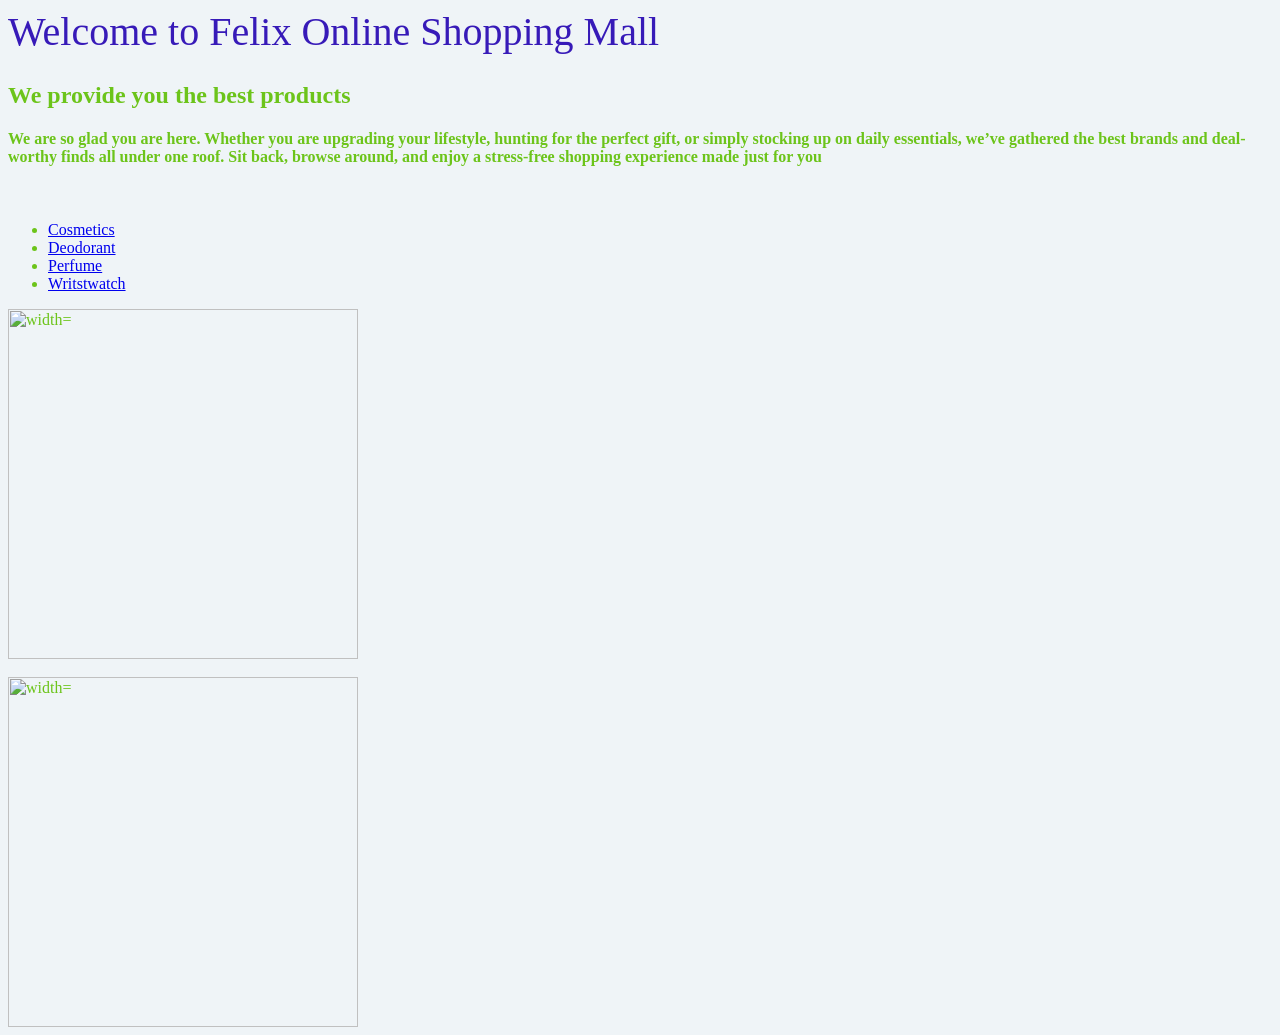
==== index.html @ f6b9fc4f "first commit" ====
<html>
<head>
     <title>Felix Online Shopping Mall</title>
    <link rel="stylesheet" href="style.css">
</head>

<body>
    <h1>Welcome to Felix Online Shopping Mall</h1>
    <h2>We provide you the best products</h2> 
    <h4>We are so glad you are here. Whether you are upgrading your lifestyle, hunting for the perfect gift, or simply stocking up on daily essentials, we’ve gathered the best brands and deal-worthy finds all under one roof. Sit back, browse around, and enjoy a stress-free shopping experience made just for you</h4>
 <br>
     <aside>
           <ul>
                <li><a href="cosmetics.html">Cosmetics</a></li>
                <li><a href="deodorant.html">Deodorant</a></li>
                <li><a href="perfume.html">Perfume</a></li>
                <li><a href="wristwatch.html">Writstwatch</a></li>
            </ul>
     </aside>
    <aside style="display: flex; align-items: flex-start; gap: 50px;">
        <img src="image.html/secondpiconline.webp" alt=" width="350" height="350" img>
    </aside>

<br>
    <aside style="display: flex; align-items: flex-start; gap: 50px;">
        <img src="image.html/onlineshop.webp" alt=" width="350" height="350" img>
    </aside>






  














</body>















</html>
---- style.css ----
body{ background-color: rgb(239, 244, 247);
    color: #6cc41a;
}
h1{color: rgb(55, 26, 184);
    text-align: left;
    font: 40px  impact;
}
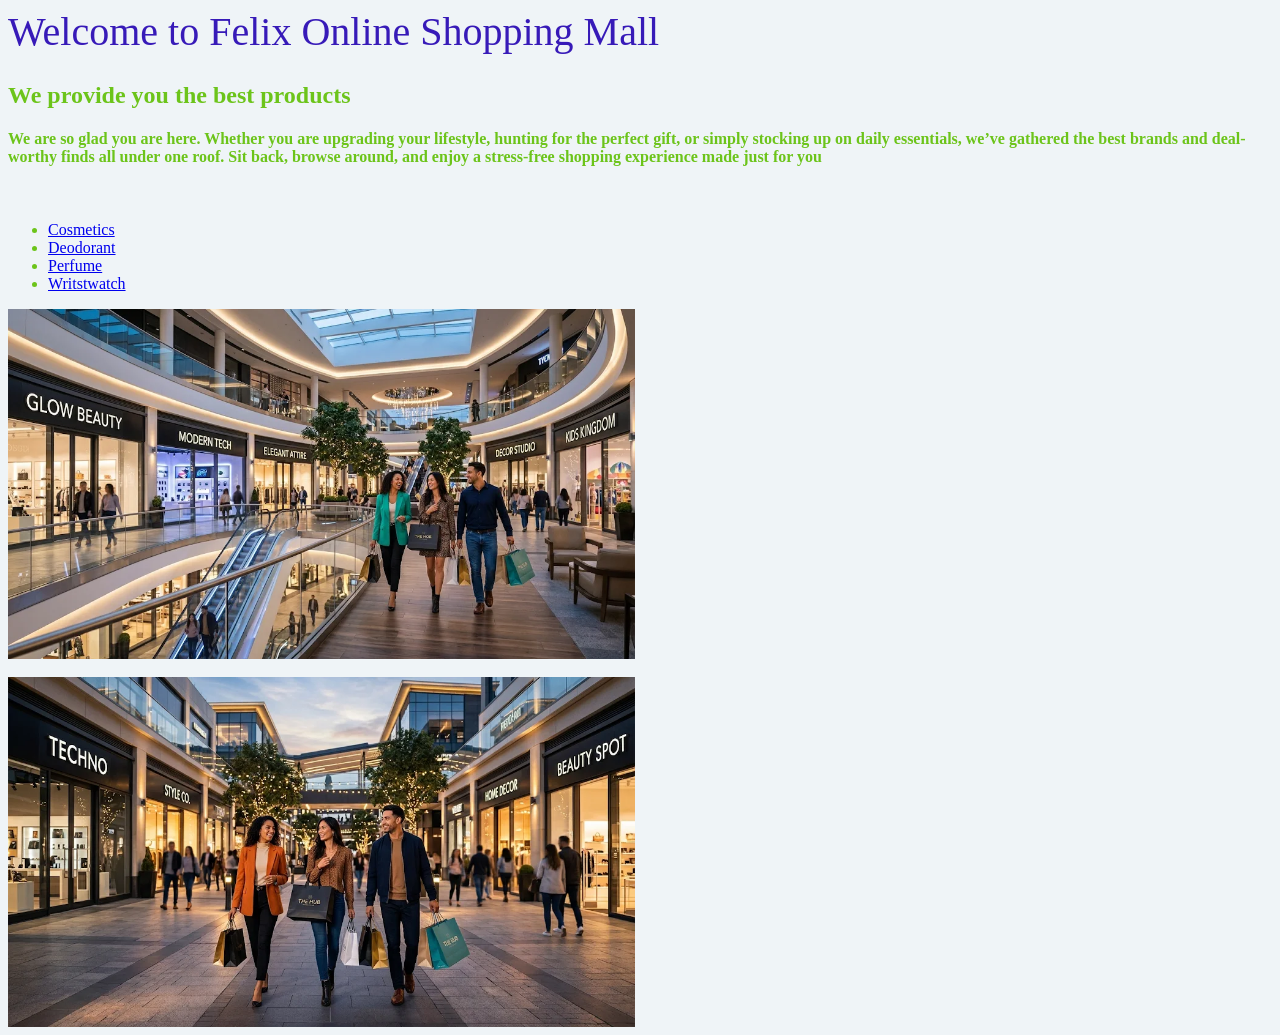
==== commit b07e1b4c: "fix: update image paths in cosmetics and index HTML files" ====
--- a/index.html
+++ b/index.html
@@ -18,12 +18,12 @@
             </ul>
      </aside>
     <aside style="display: flex; align-items: flex-start; gap: 50px;">
-        <img src="image.html/secondpiconline.webp" alt=" width="350" height="350" img>
+        <img src="image/secondpiconline.webp" alt=" width="350" height="350" img>
     </aside>
 
 <br>
     <aside style="display: flex; align-items: flex-start; gap: 50px;">
-        <img src="image.html/onlineshop.webp" alt=" width="350" height="350" img>
+        <img src="image/onlineshop.webp" alt=" width="350" height="350" img>
     </aside>
 
 
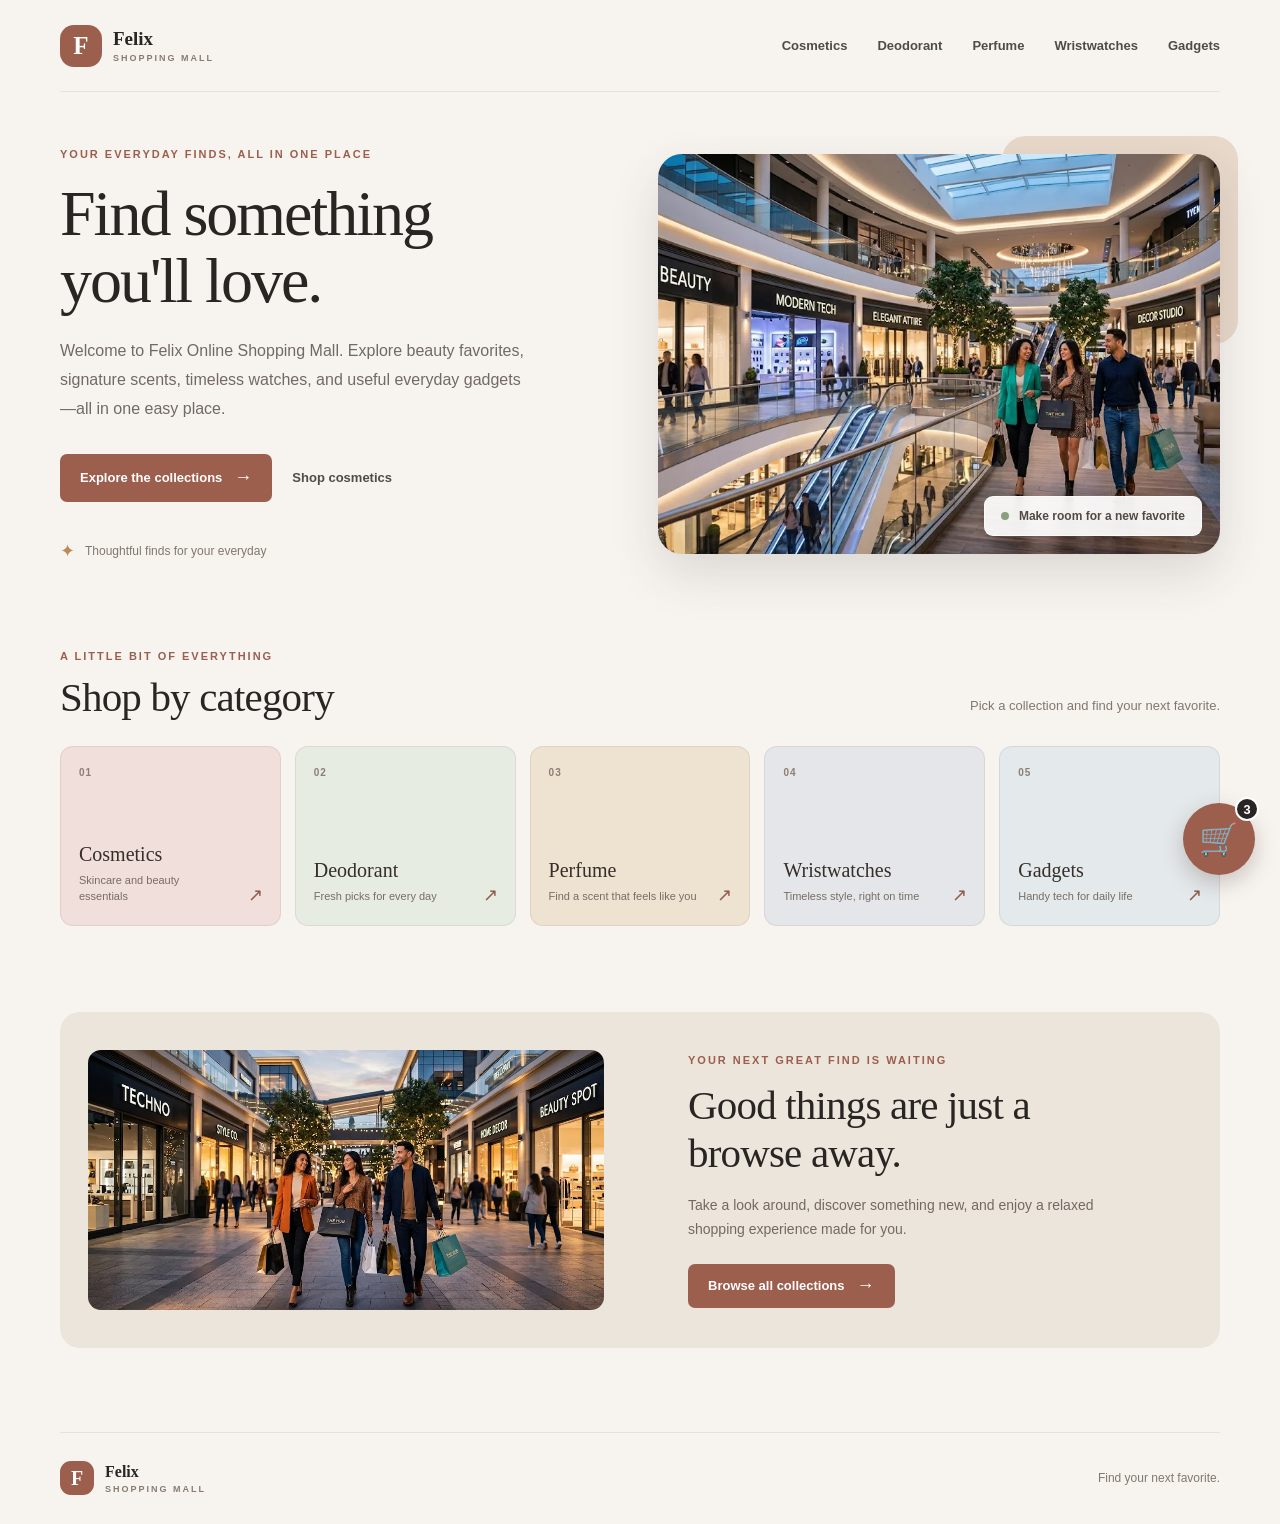
==== commit c2fd6ffc: "Refactor wristwatch.html to integrate cart functionality and update styles - Changed stylesheet link" ====
--- a/index.html
+++ b/index.html
@@ -1,65 +1,114 @@
-<html>
+<!DOCTYPE html>
+<html lang="en">
 <head>
-     <title>Felix Online Shopping Mall</title>
+    <meta charset="UTF-8">
+    <meta name="viewport" content="width=device-width, initial-scale=1">
+    <title>Felix Online Shopping Mall</title>
     <link rel="stylesheet" href="style.css">
 </head>
+<body class="home-page">
+    <header class="home-header">
+        <a class="home-brand" href="index.html" aria-label="Felix Shopping Mall home">
+            <span class="home-brand-mark" aria-hidden="true">F</span>
+            <span class="home-brand-name">Felix<span>SHOPPING MALL</span></span>
+        </a>
+        <nav class="home-nav" aria-label="Shop categories">
+            <a href="cosmetics.html">Cosmetics</a>
+            <a href="deodorant.html">Deodorant</a>
+            <a href="perfume.html">Perfume</a>
+            <a href="wristwatch.html">Wristwatches</a>
+            <a href="gadget.html">Gadgets</a>
+        </nav>
+    </header>
 
-<body>
-    <h1>Welcome to Felix Online Shopping Mall</h1>
-    <h2>We provide you the best products</h2> 
-    <h4>We are so glad you are here. Whether you are upgrading your lifestyle, hunting for the perfect gift, or simply stocking up on daily essentials, we’ve gathered the best brands and deal-worthy finds all under one roof. Sit back, browse around, and enjoy a stress-free shopping experience made just for you</h4>
- <br>
-     <aside>
-           <ul>
-                <li><a href="cosmetics.html">Cosmetics</a></li>
-                <li><a href="deodorant.html">Deodorant</a></li>
-                <li><a href="perfume.html">Perfume</a></li>
-                <li><a href="wristwatch.html">Writstwatch</a></li>
-            </ul>
-     </aside>
-    <aside style="display: flex; align-items: flex-start; gap: 50px;">
-        <img src="image/secondpiconline.webp" alt=" width="350" height="350" img>
-    </aside>
+    <main>
+        <section class="home-hero">
+            <div class="home-hero-copy">
+                <p class="home-eyebrow">YOUR EVERYDAY FINDS, ALL IN ONE PLACE</p>
+                <h1>Find something you'll love.</h1>
+                <p class="home-intro">Welcome to Felix Online Shopping Mall. Explore beauty favorites, signature scents, timeless watches, and useful everyday gadgets—all in one easy place.</p>
+                <div class="home-hero-actions">
+                    <a class="home-primary-link" href="#categories">Explore the collections <span aria-hidden="true">→</span></a>
+                    <a class="home-secondary-link" href="cosmetics.html">Shop cosmetics</a>
+                </div>
+                <div class="home-highlight">
+                    <span class="home-highlight-icon" aria-hidden="true">✦</span>
+                    <span>Thoughtful finds for your everyday</span>
+                </div>
+            </div>
+            <div class="home-hero-visual">
+                <img src="image/secondpiconline.webp" alt="Shoppers exploring a bright modern shopping mall">
+                <div class="home-image-caption">
+                    <span class="home-caption-dot" aria-hidden="true"></span>
+                    <span>Make room for a new favorite</span>
+                </div>
+            </div>
+        </section>
 
-<br>
-    <aside style="display: flex; align-items: flex-start; gap: 50px;">
-        <img src="image/onlineshop.webp" alt=" width="350" height="350" img>
-    </aside>
+        <section class="home-categories" id="categories" aria-labelledby="categories-title">
+            <div class="home-section-heading">
+                <div>
+                    <p class="home-eyebrow">A LITTLE BIT OF EVERYTHING</p>
+                    <h2 id="categories-title">Shop by category</h2>
+                </div>
+                <p>Pick a collection and find your next favorite.</p>
+            </div>
+            <div class="home-category-grid">
+                <a class="home-category-card home-category-beauty" href="cosmetics.html">
+                    <span class="home-category-number">01</span>
+                    <span class="home-category-title">Cosmetics</span>
+                    <span class="home-category-description">Skincare and beauty essentials</span>
+                    <span class="home-category-arrow" aria-hidden="true">↗</span>
+                </a>
+                <a class="home-category-card home-category-fresh" href="deodorant.html">
+                    <span class="home-category-number">02</span>
+                    <span class="home-category-title">Deodorant</span>
+                    <span class="home-category-description">Fresh picks for every day</span>
+                    <span class="home-category-arrow" aria-hidden="true">↗</span>
+                </a>
+                <a class="home-category-card home-category-scent" href="perfume.html">
+                    <span class="home-category-number">03</span>
+                    <span class="home-category-title">Perfume</span>
+                    <span class="home-category-description">Find a scent that feels like you</span>
+                    <span class="home-category-arrow" aria-hidden="true">↗</span>
+                </a>
+                <a class="home-category-card home-category-time" href="wristwatch.html">
+                    <span class="home-category-number">04</span>
+                    <span class="home-category-title">Wristwatches</span>
+                    <span class="home-category-description">Timeless style, right on time</span>
+                    <span class="home-category-arrow" aria-hidden="true">↗</span>
+                </a>
+                <a class="home-category-card home-category-tech" href="gadget.html">
+                    <span class="home-category-number">05</span>
+                    <span class="home-category-title">Gadgets</span>
+                    <span class="home-category-description">Handy tech for daily life</span>
+                    <span class="home-category-arrow" aria-hidden="true">↗</span>
+                </a>
+            </div>
+        </section>
 
+        <section class="home-promo">
+            <img src="image/onlineshop.webp" alt="Friends enjoying a day of shopping together">
+            <div class="home-promo-copy">
+                <p class="home-eyebrow">YOUR NEXT GREAT FIND IS WAITING</p>
+                <h2>Good things are just a browse away.</h2>
+                <p>Take a look around, discover something new, and enjoy a relaxed shopping experience made for you.</p>
+                <a class="home-primary-link" href="#categories">Browse all collections <span aria-hidden="true">→</span></a>
+            </div>
+        </section>
+    </main>
 
+    <footer class="home-footer">
+        <a class="home-brand home-footer-brand" href="index.html">
+            <span class="home-brand-mark" aria-hidden="true">F</span>
+            <span class="home-brand-name">Felix<span>SHOPPING MALL</span></span>
+        </a>
+        <p>Find your next favorite.</p>
+    </footer>
 
-
-
-
-  
-
-
-
-
-
-
-
-
-
-
-
-
-
-
+    <div class="floating-cart" aria-label="Shopping cart">
+        <span class="cart-icon">🛒</span>
+        <span class="cart-count">3</span>
+    </div>
 </body>
-
-
-
-
-
-
-
-
-
-
-
-
-
-
-
-</html>+</html>
--- a/style.css
+++ b/style.css
@@ -1,7 +1,1403 @@
-body{ background-color: rgb(239, 244, 247);
-    color: #6cc41a;
-}
-h1{color: rgb(55, 26, 184);
+body {
+    background-image: url('image/pix.jpg');
+    margin: 0;
+    padding: 20px;
+    font-family: Arial, sans-serif;
+}
+
+h1 {
+    color: rgb(55, 26, 184);
     text-align: left;
-    font: 40px  impact;
+    font: 40px impact;
+}
+
+.cart-button {
+    background-color: aqua;
+    color: rgb(88, 53, 7);
+    padding: 10px 20px;
+    border: none;
+    border-radius: 10px;
+    cursor: pointer;
+}
+
+.floating-cart {
+    position: fixed;
+    right: 25px;
+    bottom: 25px;
+    width: 72px;
+    height: 72px;
+    border: none;
+    border-radius: 50%;
+    background: linear-gradient(135deg, #ff7a18, #ffb347);
+    color: #fff;
+    display: flex;
+    align-items: center;
+    justify-content: center;
+    box-shadow: 0 10px 24px rgba(0, 0, 0, 0.25);
+    cursor: pointer;
+    z-index: 1000;
+}
+
+.cart-icon {
+    font-size: 2rem;
+    line-height: 1;
+}
+
+.cart-count {
+    position: absolute;
+    top: -6px;
+    right: -4px;
+    min-width: 24px;
+    height: 24px;
+    display: flex;
+    align-items: center;
+    justify-content: center;
+    padding: 0 6px;
+    border-radius: 50%;
+    background: #1d4ed8;
+    color: #fff;
+    font-size: 0.8rem;
+    font-weight: bold;
+    border: 2px solid #fff;
+}
+
+.home-page {
+    min-height: 100vh;
+    padding: 0;
+    background: #f7f4f0;
+    color: #2c2927;
+    font-family: Arial, Helvetica, sans-serif;
+}
+
+.home-page *,
+.home-page *::before,
+.home-page *::after {
+    box-sizing: border-box;
+}
+
+.home-header,
+.home-hero,
+.home-categories,
+.home-promo,
+.home-footer {
+    width: min(1160px, calc(100% - 48px));
+    margin-right: auto;
+    margin-left: auto;
+}
+
+.home-header {
+    min-height: 92px;
+    display: flex;
+    align-items: center;
+    justify-content: space-between;
+    gap: 32px;
+    border-bottom: 1px solid #e8e1da;
+}
+
+.home-brand {
+    display: inline-flex;
+    align-items: center;
+    gap: 11px;
+    color: #292523;
+    text-decoration: none;
+}
+
+.home-brand-mark {
+    width: 42px;
+    height: 42px;
+    display: grid;
+    place-items: center;
+    border-radius: 14px;
+    background: #9c5e4d;
+    color: #fff;
+    font-family: Georgia, serif;
+    font-size: 25px;
+    font-weight: bold;
+}
+
+.home-brand-name {
+    display: grid;
+    gap: 3px;
+    font-family: Georgia, serif;
+    font-size: 19px;
+    font-weight: bold;
+}
+
+.home-brand-name span {
+    color: #897a70;
+    font-family: Arial, Helvetica, sans-serif;
+    font-size: 9px;
+    font-weight: bold;
+    letter-spacing: 2px;
+}
+
+.home-nav {
+    display: flex;
+    align-items: center;
+    gap: clamp(14px, 2.4vw, 30px);
+}
+
+.home-nav a {
+    color: #514a45;
+    font-size: 13px;
+    font-weight: bold;
+    text-decoration: none;
+    transition: color 160ms ease;
+}
+
+.home-nav a:hover {
+    color: #9c5e4d;
+}
+
+.home-hero {
+    min-height: 530px;
+    display: grid;
+    grid-template-columns: 0.95fr 1.05fr;
+    align-items: center;
+    gap: clamp(38px, 7vw, 90px);
+    padding-top: 54px;
+    padding-bottom: 70px;
+}
+
+.home-hero-copy {
+    max-width: 500px;
+}
+
+.home-eyebrow {
+    margin: 0 0 17px;
+    color: #9c5e4d;
+    font-size: 11px;
+    font-weight: bold;
+    letter-spacing: 2px;
+    line-height: 1.5;
+}
+
+.home-hero h1 {
+    margin: 0;
+    color: #292523;
+    font-family: Georgia, 'Times New Roman', serif;
+    font-size: clamp(42px, 5vw, 68px);
+    font-weight: normal;
+    letter-spacing: -2px;
+    line-height: 1.06;
+}
+
+.home-intro {
+    max-width: 470px;
+    margin: 22px 0 0;
+    color: #726963;
+    font-size: 16px;
+    line-height: 1.8;
+}
+
+.home-hero-actions {
+    display: flex;
+    align-items: center;
+    flex-wrap: wrap;
+    gap: 20px;
+    margin-top: 30px;
+}
+
+.home-primary-link,
+.home-secondary-link {
+    display: inline-flex;
+    align-items: center;
+    gap: 12px;
+    min-height: 48px;
+    color: #fff;
+    font-size: 13px;
+    font-weight: bold;
+    text-decoration: none;
+}
+
+.home-primary-link {
+    padding: 0 20px;
+    border-radius: 7px;
+    background: #9c5e4d;
+    transition: background 160ms ease, transform 160ms ease;
+}
+
+.home-primary-link:hover {
+    transform: translateY(-2px);
+    background: #814a3c;
+}
+
+.home-primary-link span {
+    font-size: 18px;
+}
+
+.home-secondary-link {
+    min-height: 44px;
+    color: #514a45;
+}
+
+.home-secondary-link:hover {
+    color: #9c5e4d;
+}
+
+.home-highlight {
+    display: flex;
+    align-items: center;
+    gap: 10px;
+    margin-top: 38px;
+    color: #82776e;
+    font-size: 12px;
+}
+
+.home-highlight-icon {
+    color: #bd8a55;
+    font-size: 18px;
+}
+
+.home-hero-visual {
+    position: relative;
+    min-height: 380px;
+}
+
+.home-hero-visual::before {
+    position: absolute;
+    top: -18px;
+    right: -18px;
+    width: 42%;
+    height: 52%;
+    border-radius: 24px;
+    background: #e8d9cb;
+    content: "";
+}
+
+.home-hero-visual img {
+    position: relative;
+    width: 100%;
+    height: 400px;
+    display: block;
+    border-radius: 24px;
+    object-fit: cover;
+    box-shadow: 0 20px 50px rgba(58, 42, 33, 0.14);
+}
+
+.home-image-caption {
+    position: absolute;
+    right: 18px;
+    bottom: 18px;
+    display: flex;
+    align-items: center;
+    gap: 10px;
+    padding: 12px 16px;
+    border: 1px solid rgba(255, 255, 255, 0.65);
+    border-radius: 9px;
+    background: rgba(255, 255, 255, 0.92);
+    color: #514a45;
+    font-size: 12px;
+    font-weight: bold;
+    box-shadow: 0 5px 20px rgba(58, 42, 33, 0.12);
+}
+
+.home-caption-dot {
+    width: 8px;
+    height: 8px;
+    border-radius: 50%;
+    background: #87a17d;
+}
+
+.home-categories {
+    padding-top: 16px;
+    padding-bottom: 86px;
+}
+
+.home-section-heading {
+    display: flex;
+    align-items: flex-end;
+    justify-content: space-between;
+    gap: 24px;
+    margin-bottom: 25px;
+}
+
+.home-section-heading .home-eyebrow {
+    margin-bottom: 9px;
+}
+
+.home-section-heading h2,
+.home-promo h2 {
+    margin: 0;
+    color: #292523;
+    font-family: Georgia, 'Times New Roman', serif;
+    font-size: clamp(30px, 3.2vw, 42px);
+    font-weight: normal;
+    letter-spacing: -0.8px;
+}
+
+.home-section-heading > p {
+    max-width: 270px;
+    margin: 0 0 4px;
+    color: #82776e;
+    font-size: 13px;
+    line-height: 1.6;
+}
+
+.home-category-grid {
+    display: grid;
+    grid-template-columns: repeat(5, minmax(0, 1fr));
+    gap: 14px;
+}
+
+.home-category-card {
+    position: relative;
+    min-height: 180px;
+    display: flex;
+    flex-direction: column;
+    align-items: flex-start;
+    padding: 20px 18px;
+    overflow: hidden;
+    border: 1px solid rgba(117, 91, 73, 0.12);
+    border-radius: 13px;
+    color: #362e29;
+    text-decoration: none;
+    transition: transform 170ms ease, box-shadow 170ms ease;
+}
+
+.home-category-card:hover {
+    transform: translateY(-4px);
+    box-shadow: 0 12px 24px rgba(58, 42, 33, 0.1);
+}
+
+.home-category-beauty {
+    background: #f0dfda;
+}
+
+.home-category-fresh {
+    background: #e7ece3;
+}
+
+.home-category-scent {
+    background: #eee3d1;
+}
+
+.home-category-time {
+    background: #e5e6e9;
+}
+
+.home-category-tech {
+    background: #e4e9eb;
+}
+
+.home-category-number {
+    margin-bottom: auto;
+    color: #8d7e74;
+    font-size: 10px;
+    font-weight: bold;
+    letter-spacing: 1px;
+}
+
+.home-category-title {
+    margin-top: 20px;
+    font-family: Georgia, 'Times New Roman', serif;
+    font-size: 20px;
+}
+
+.home-category-description {
+    max-width: 150px;
+    margin-top: 7px;
+    color: #776d65;
+    font-size: 11px;
+    line-height: 1.45;
+}
+
+.home-category-arrow {
+    position: absolute;
+    right: 17px;
+    bottom: 19px;
+    color: #8e5c4c;
+    font-size: 18px;
+}
+
+.home-promo {
+    min-height: 300px;
+    display: grid;
+    grid-template-columns: 1fr 1fr;
+    align-items: center;
+    gap: clamp(28px, 6vw, 72px);
+    margin-bottom: 84px;
+    padding: 28px;
+    border-radius: 20px;
+    background: #ece5dc;
+}
+
+.home-promo img {
+    width: 100%;
+    height: 260px;
+    display: block;
+    border-radius: 13px;
+    object-fit: cover;
+}
+
+.home-promo-copy {
+    max-width: 430px;
+    padding: 12px;
+}
+
+.home-promo .home-eyebrow {
+    margin-bottom: 12px;
+}
+
+.home-promo-copy > p:not(.home-eyebrow) {
+    margin: 16px 0 22px;
+    color: #726963;
+    font-size: 14px;
+    line-height: 1.75;
+}
+
+.home-promo .home-primary-link {
+    min-height: 44px;
+}
+
+.home-footer {
+    min-height: 92px;
+    display: flex;
+    align-items: center;
+    justify-content: space-between;
+    gap: 20px;
+    border-top: 1px solid #e8e1da;
+}
+
+.home-footer-brand .home-brand-mark {
+    width: 34px;
+    height: 34px;
+    border-radius: 11px;
+    font-size: 20px;
+}
+
+.home-footer-brand .home-brand-name {
+    font-size: 16px;
+}
+
+.home-footer > p {
+    color: #82776e;
+    font-size: 12px;
+}
+
+.home-page .floating-cart {
+    border: 0;
+    background: #9c5e4d;
+    box-shadow: 0 8px 22px rgba(72, 43, 35, 0.25);
+}
+
+.home-page .cart-count {
+    background: #292523;
+}
+
+.home-page a:focus-visible {
+    outline: 3px solid #bd8a55;
+    outline-offset: 4px;
+}
+
+@media (max-width: 900px) {
+    .home-header {
+        align-items: flex-start;
+        flex-direction: column;
+        justify-content: center;
+        gap: 15px;
+        padding-top: 18px;
+        padding-bottom: 18px;
+    }
+
+    .home-nav {
+        width: 100%;
+        justify-content: space-between;
+        flex-wrap: wrap;
+        gap: 12px 18px;
+    }
+
+    .home-hero {
+        min-height: 0;
+        grid-template-columns: 1fr 1fr;
+        gap: 32px;
+        padding-top: 50px;
+        padding-bottom: 62px;
+    }
+
+    .home-hero-visual,
+    .home-hero-visual img {
+        min-height: 300px;
+        height: 330px;
+    }
+
+    .home-category-grid {
+        grid-template-columns: repeat(3, minmax(0, 1fr));
+    }
+}
+
+@media (max-width: 600px) {
+    .home-header,
+    .home-hero,
+    .home-categories,
+    .home-promo,
+    .home-footer {
+        width: min(100% - 32px, 480px);
+    }
+
+    .home-header {
+        min-height: 0;
+        padding-top: 16px;
+        padding-bottom: 16px;
+    }
+
+    .home-nav {
+        justify-content: flex-start;
+        gap: 10px 18px;
+    }
+
+    .home-nav a {
+        font-size: 12px;
+    }
+
+    .home-hero {
+        grid-template-columns: 1fr;
+        gap: 28px;
+        padding-top: 42px;
+        padding-bottom: 55px;
+    }
+
+    .home-hero h1 {
+        font-size: 46px;
+    }
+
+    .home-intro {
+        font-size: 14px;
+    }
+
+    .home-highlight {
+        margin-top: 25px;
+    }
+
+    .home-hero-visual,
+    .home-hero-visual img {
+        min-height: 240px;
+        height: 270px;
+    }
+
+    .home-image-caption {
+        right: 10px;
+        bottom: 10px;
+        padding: 10px 12px;
+        font-size: 11px;
+    }
+
+    .home-section-heading {
+        align-items: flex-start;
+        flex-direction: column;
+        gap: 8px;
+    }
+
+    .home-category-grid {
+        grid-template-columns: repeat(2, minmax(0, 1fr));
+        gap: 10px;
+    }
+
+    .home-category-card {
+        min-height: 165px;
+        padding: 16px 14px;
+    }
+
+    .home-category-title {
+        font-size: 18px;
+    }
+
+    .home-promo {
+        grid-template-columns: 1fr;
+        gap: 20px;
+        margin-bottom: 55px;
+        padding: 16px;
+    }
+
+    .home-promo img {
+        height: 220px;
+    }
+
+    .home-promo-copy {
+        padding: 4px;
+    }
+
+    .home-footer {
+        min-height: 78px;
+    }
+}
+
+.cosmetics-page {
+    min-height: 100vh;
+    padding: 0;
+    background: #f7f4f0;
+    color: #2c2927;
+    font-family: Arial, Helvetica, sans-serif;
+}
+
+.cosmetics-page *,
+.cosmetics-page *::before,
+.cosmetics-page *::after {
+    box-sizing: border-box;
+}
+
+.cosmetics-header,
+.cosmetics-main,
+.cosmetics-footer {
+    width: min(1120px, calc(100% - 48px));
+    margin-right: auto;
+    margin-left: auto;
+}
+
+.cosmetics-header {
+    min-height: 78px;
+    display: flex;
+    align-items: center;
+    justify-content: space-between;
+    border-bottom: 1px solid #e8e1da;
+}
+
+.cosmetics-back-link {
+    display: inline-flex;
+    align-items: center;
+    gap: 9px;
+    color: #625850;
+    font-size: 13px;
+    font-weight: bold;
+    text-decoration: none;
+}
+
+.cosmetics-back-link:hover,
+.cosmetics-footer a:hover {
+    color: #9c5e4d;
+}
+
+.cosmetics-back-link span {
+    font-size: 18px;
+}
+
+.cosmetics-brand {
+    display: flex;
+    align-items: center;
+    gap: 9px;
+    color: #292523;
+    font-family: Georgia, 'Times New Roman', serif;
+    font-size: 18px;
+    font-weight: bold;
+    text-decoration: none;
+}
+
+.cosmetics-brand span {
+    color: #897a70;
+    font-family: Arial, Helvetica, sans-serif;
+    font-size: 9px;
+    letter-spacing: 1.5px;
+}
+
+.cosmetics-hero {
+    min-height: 360px;
+    display: grid;
+    grid-template-columns: 1fr 0.8fr;
+    align-items: center;
+    gap: clamp(32px, 7vw, 88px);
+    padding-top: 54px;
+    padding-bottom: 62px;
+}
+
+.cosmetics-hero-copy {
+    max-width: 560px;
+}
+
+.cosmetics-eyebrow {
+    margin: 0 0 12px;
+    color: #9c5e4d;
+    font-size: 10px;
+    font-weight: bold;
+    letter-spacing: 2px;
+}
+
+.cosmetics-hero h1 {
+    margin: 0;
+    color: #292523;
+    font-family: Georgia, 'Times New Roman', serif;
+    font-size: clamp(42px, 5vw, 62px);
+    font-weight: normal;
+    letter-spacing: -1.7px;
+    line-height: 1.08;
+}
+
+.cosmetics-hero-copy > p:not(.cosmetics-eyebrow) {
+    max-width: 500px;
+    margin: 18px 0 22px;
+    color: #726963;
+    font-size: 14px;
+    line-height: 1.8;
+}
+
+.cosmetics-hero-link {
+    display: inline-flex;
+    align-items: center;
+    gap: 12px;
+    min-height: 44px;
+    padding: 0 17px;
+    border-radius: 7px;
+    background: #9c5e4d;
+    color: #fff;
+    font-size: 12px;
+    font-weight: bold;
+    text-decoration: none;
+}
+
+.cosmetics-hero-link:hover {
+    background: #814a3c;
+}
+
+.cosmetics-hero-link span {
+    font-size: 17px;
+}
+
+.cosmetics-hero-image {
+    position: relative;
+    min-height: 255px;
+}
+
+.cosmetics-hero-image::before {
+    position: absolute;
+    inset: -12px -12px 28px 35px;
+    border-radius: 20px;
+    background: #e8d9cb;
+    content: "";
+}
+
+.cosmetics-hero-image img {
+    position: relative;
+    width: 100%;
+    height: 255px;
+    display: block;
+    border-radius: 18px;
+    object-fit: cover;
+    box-shadow: 0 16px 38px rgba(58, 42, 33, 0.12);
+}
+
+.cosmetics-hero-image > span {
+    position: absolute;
+    right: 12px;
+    bottom: 12px;
+    padding: 10px 12px;
+    border-radius: 7px;
+    background: rgba(255, 255, 255, 0.93);
+    color: #514a45;
+    font-size: 11px;
+    font-weight: bold;
+}
+
+.cosmetics-products {
+    padding-bottom: 76px;
+}
+
+.cosmetics-section-heading {
+    display: flex;
+    align-items: flex-end;
+    justify-content: space-between;
+    gap: 20px;
+    margin-bottom: 24px;
+}
+
+.cosmetics-section-heading .cosmetics-eyebrow {
+    margin-bottom: 8px;
+}
+
+.cosmetics-section-heading h2 {
+    margin: 0;
+    color: #292523;
+    font-family: Georgia, 'Times New Roman', serif;
+    font-size: clamp(28px, 3vw, 38px);
+    font-weight: normal;
+}
+
+.cosmetics-section-heading > p {
+    max-width: 260px;
+    margin: 0 0 3px;
+    color: #82776e;
+    font-size: 12px;
+    line-height: 1.6;
+}
+
+.cosmetics-grid {
+    display: grid;
+    grid-template-columns: repeat(3, minmax(0, 1fr));
+    gap: 18px;
+}
+
+.cosmetics-product-card {
+    min-width: 0;
+    overflow: hidden;
+    border: 1px solid #eee8e2;
+    border-radius: 13px;
+    background: #fffdfb;
+    box-shadow: 0 5px 16px rgba(58, 42, 33, 0.05);
+    transition: transform 170ms ease, box-shadow 170ms ease;
+}
+
+.cosmetics-product-card:hover {
+    transform: translateY(-4px);
+    box-shadow: 0 13px 26px rgba(58, 42, 33, 0.11);
+}
+
+.cosmetics-product-image {
+    width: 100%;
+    height: 220px;
+    display: block;
+    padding: 12px;
+    background: #f1ece6;
+    object-fit: contain;
+}
+
+.cosmetics-product-info {
+    padding: 16px 17px 18px;
+}
+
+.cosmetics-product-info h3 {
+    min-height: 46px;
+    margin: 0;
+    color: #342d29;
+    font-family: Georgia, 'Times New Roman', serif;
+    font-size: 18px;
+    font-weight: normal;
+    line-height: 1.35;
+}
+
+.cosmetics-price {
+    display: flex;
+    align-items: baseline;
+    gap: 7px;
+    margin: 10px 0 15px;
+    color: #9c5e4d;
+    font-size: 16px;
+    font-weight: bold;
+}
+
+.cosmetics-price span {
+    color: #8d8177;
+    font-size: 11px;
+    font-weight: normal;
+}
+
+.cosmetics-page .cart-button {
+    width: 100%;
+    min-height: 42px;
+    padding: 9px 14px;
+    border-radius: 7px;
+    background: #9c5e4d;
+    color: #fff;
+    font-size: 12px;
+    font-weight: bold;
+    transition: background 160ms ease;
+}
+
+.cosmetics-page .cart-button:hover {
+    background: #814a3c;
+}
+
+.cosmetics-page a:focus-visible,
+.cosmetics-page button:focus-visible {
+    outline: 3px solid #bd8a55;
+    outline-offset: 3px;
+}
+
+.cosmetics-footer {
+    min-height: 82px;
+    display: flex;
+    align-items: center;
+    justify-content: space-between;
+    gap: 20px;
+    border-top: 1px solid #e8e1da;
+    color: #82776e;
+    font-size: 12px;
+}
+
+.cosmetics-footer a {
+    color: #514a45;
+    font-family: Georgia, 'Times New Roman', serif;
+    font-size: 16px;
+    font-weight: bold;
+    text-decoration: none;
+}
+
+@media (max-width: 800px) {
+    .cosmetics-hero {
+        grid-template-columns: 1fr 0.85fr;
+        gap: 28px;
+    }
+
+    .cosmetics-grid {
+        grid-template-columns: repeat(2, minmax(0, 1fr));
+    }
+}
+
+@media (max-width: 560px) {
+    .cosmetics-header,
+    .cosmetics-main,
+    .cosmetics-footer {
+        width: calc(100% - 32px);
+    }
+
+    .cosmetics-header {
+        min-height: 68px;
+    }
+
+    .cosmetics-brand {
+        flex-direction: column;
+        align-items: flex-end;
+        gap: 2px;
+        font-size: 15px;
+    }
+
+    .cosmetics-brand span {
+        font-size: 7px;
+    }
+
+    .cosmetics-hero {
+        grid-template-columns: 1fr;
+        gap: 28px;
+        padding-top: 40px;
+        padding-bottom: 48px;
+    }
+
+    .cosmetics-hero h1 {
+        font-size: 44px;
+    }
+
+    .cosmetics-hero-image {
+        min-height: 220px;
+    }
+
+    .cosmetics-hero-image img {
+        height: 220px;
+    }
+
+    .cosmetics-section-heading {
+        align-items: flex-start;
+        flex-direction: column;
+        gap: 8px;
+    }
+
+    .cosmetics-grid {
+        gap: 11px;
+    }
+
+    .cosmetics-product-image {
+        height: 170px;
+        padding: 8px;
+    }
+
+    .cosmetics-product-info {
+        padding: 12px;
+    }
+
+    .cosmetics-product-info h3 {
+        min-height: 48px;
+        font-size: 16px;
+    }
+
+    .cosmetics-price {
+        font-size: 14px;
+    }
+}
+
+.catalog-page {
+    min-height: 100vh;
+    padding: 0;
+    background: #f7f4f0;
+    color: #2c2927;
+    font-family: Arial, Helvetica, sans-serif;
+}
+
+.catalog-page *,
+.catalog-page *::before,
+.catalog-page *::after {
+    box-sizing: border-box;
+}
+
+.catalog-header,
+.catalog-main,
+.catalog-footer {
+    width: min(1120px, calc(100% - 48px));
+    margin-right: auto;
+    margin-left: auto;
+}
+
+.catalog-header {
+    min-height: 78px;
+    display: flex;
+    align-items: center;
+    justify-content: space-between;
+    border-bottom: 1px solid #e8e1da;
+}
+
+.catalog-back-link {
+    display: inline-flex;
+    align-items: center;
+    gap: 9px;
+    color: #625850;
+    font-size: 13px;
+    font-weight: bold;
+    text-decoration: none;
+}
+
+.catalog-back-link:hover,
+.catalog-footer a:hover {
+    color: #9c5e4d;
+}
+
+.catalog-back-link span {
+    font-size: 18px;
+}
+
+.catalog-brand {
+    display: flex;
+    align-items: center;
+    gap: 9px;
+    color: #292523;
+    font-family: Georgia, 'Times New Roman', serif;
+    font-size: 18px;
+    font-weight: bold;
+    text-decoration: none;
+}
+
+.catalog-brand span {
+    color: #897a70;
+    font-family: Arial, Helvetica, sans-serif;
+    font-size: 9px;
+    letter-spacing: 1.5px;
+}
+
+.catalog-hero {
+    min-height: 365px;
+    display: grid;
+    grid-template-columns: 1fr 0.75fr;
+    align-items: center;
+    gap: clamp(32px, 7vw, 88px);
+    padding-top: 54px;
+    padding-bottom: 60px;
+}
+
+.catalog-hero-copy {
+    max-width: 560px;
+}
+
+.catalog-eyebrow {
+    margin: 0 0 12px;
+    color: #9c5e4d;
+    font-size: 10px;
+    font-weight: bold;
+    letter-spacing: 2px;
+}
+
+.catalog-hero h1 {
+    margin: 0;
+    color: #292523;
+    font-family: Georgia, 'Times New Roman', serif;
+    font-size: clamp(40px, 5vw, 60px);
+    font-weight: normal;
+    letter-spacing: -1.6px;
+    line-height: 1.08;
+}
+
+.catalog-hero-copy > p:not(.catalog-eyebrow) {
+    max-width: 500px;
+    margin: 18px 0 22px;
+    color: #726963;
+    font-size: 14px;
+    line-height: 1.8;
+}
+
+.catalog-hero-link {
+    display: inline-flex;
+    align-items: center;
+    gap: 12px;
+    min-height: 44px;
+    padding: 0 17px;
+    border-radius: 7px;
+    background: #9c5e4d;
+    color: #fff;
+    font-size: 12px;
+    font-weight: bold;
+    text-decoration: none;
+}
+
+.catalog-hero-link:hover {
+    background: #814a3c;
+}
+
+.catalog-hero-link span {
+    font-size: 17px;
+}
+
+.catalog-feature {
+    min-height: 260px;
+    display: flex;
+    flex-direction: column;
+    align-items: flex-start;
+    justify-content: center;
+    padding: clamp(24px, 4vw, 44px);
+    overflow: hidden;
+    border: 1px solid rgba(117, 91, 73, 0.12);
+    border-radius: 20px;
+    background: #e7ece3;
+}
+
+.catalog-feature-fresh {
+    background: #e7ece3;
+}
+
+.catalog-feature-tech {
+    background: #e4e9eb;
+}
+
+.catalog-feature-sparkle {
+    margin-bottom: 20px;
+    color: #9c5e4d;
+    font-size: 30px;
+    line-height: 1;
+}
+
+.catalog-feature-label {
+    color: #82776e;
+    font-size: 9px;
+    font-weight: bold;
+    letter-spacing: 1.8px;
+}
+
+.catalog-feature strong {
+    margin-top: 10px;
+    color: #342d29;
+    font-family: Georgia, 'Times New Roman', serif;
+    font-size: clamp(32px, 4vw, 46px);
+    font-weight: normal;
+    letter-spacing: -1px;
+    line-height: 1.08;
+}
+
+.catalog-feature-note {
+    margin-top: 19px;
+    color: #726963;
+    font-size: 11px;
+}
+
+.catalog-products {
+    padding-bottom: 76px;
+}
+
+.catalog-section-heading {
+    display: flex;
+    align-items: flex-end;
+    justify-content: space-between;
+    gap: 20px;
+    margin-bottom: 24px;
+}
+
+.catalog-section-heading .catalog-eyebrow {
+    margin-bottom: 8px;
+}
+
+.catalog-section-heading h2 {
+    margin: 0;
+    color: #292523;
+    font-family: Georgia, 'Times New Roman', serif;
+    font-size: clamp(28px, 3vw, 38px);
+    font-weight: normal;
+}
+
+.catalog-section-heading > p {
+    max-width: 270px;
+    margin: 0 0 3px;
+    color: #82776e;
+    font-size: 12px;
+    line-height: 1.6;
+}
+
+.catalog-grid {
+    display: grid;
+    grid-template-columns: repeat(3, minmax(0, 1fr));
+    gap: 18px;
+}
+
+.catalog-product-card {
+    min-width: 0;
+    overflow: hidden;
+    border: 1px solid #eee8e2;
+    border-radius: 13px;
+    background: #fffdfb;
+    box-shadow: 0 5px 16px rgba(58, 42, 33, 0.05);
+    transition: transform 170ms ease, box-shadow 170ms ease;
+}
+
+.catalog-product-card:hover {
+    transform: translateY(-4px);
+    box-shadow: 0 13px 26px rgba(58, 42, 33, 0.11);
+}
+
+.catalog-product-card > img {
+    width: 100%;
+    height: 220px;
+    display: block;
+    padding: 12px;
+    background: #f1ece6;
+    object-fit: contain;
+}
+
+.catalog-product-info {
+    padding: 16px 17px 18px;
+}
+
+.catalog-product-info h3 {
+    min-height: 48px;
+    margin: 0;
+    color: #342d29;
+    font-family: Georgia, 'Times New Roman', serif;
+    font-size: 17px;
+    font-weight: normal;
+    line-height: 1.4;
+}
+
+.catalog-price {
+    display: flex;
+    align-items: baseline;
+    gap: 7px;
+    margin: 10px 0 15px;
+    color: #9c5e4d;
+    font-size: 16px;
+    font-weight: bold;
+}
+
+.catalog-price span {
+    color: #8d8177;
+    font-size: 11px;
+    font-weight: normal;
+}
+
+.catalog-page .cart-button {
+    width: 100%;
+    min-height: 42px;
+    padding: 9px 14px;
+    border-radius: 7px;
+    background: #9c5e4d;
+    color: #fff;
+    font-size: 12px;
+    font-weight: bold;
+    transition: background 160ms ease;
+}
+
+.catalog-page .cart-button:hover {
+    background: #814a3c;
+}
+
+.catalog-page a:focus-visible,
+.catalog-page button:focus-visible {
+    outline: 3px solid #bd8a55;
+    outline-offset: 3px;
+}
+
+.catalog-footer {
+    min-height: 82px;
+    display: flex;
+    align-items: center;
+    justify-content: space-between;
+    gap: 20px;
+    border-top: 1px solid #e8e1da;
+    color: #82776e;
+    font-size: 12px;
+}
+
+.catalog-footer a {
+    color: #514a45;
+    font-family: Georgia, 'Times New Roman', serif;
+    font-size: 16px;
+    font-weight: bold;
+    text-decoration: none;
+}
+
+@media (max-width: 800px) {
+    .catalog-hero {
+        grid-template-columns: 1fr 0.8fr;
+        gap: 28px;
+    }
+
+    .catalog-grid {
+        grid-template-columns: repeat(2, minmax(0, 1fr));
+    }
+}
+
+@media (max-width: 560px) {
+    .catalog-header,
+    .catalog-main,
+    .catalog-footer {
+        width: calc(100% - 32px);
+    }
+
+    .catalog-header {
+        min-height: 68px;
+    }
+
+    .catalog-brand {
+        flex-direction: column;
+        align-items: flex-end;
+        gap: 2px;
+        font-size: 15px;
+    }
+
+    .catalog-brand span {
+        font-size: 7px;
+    }
+
+    .catalog-hero {
+        min-height: 0;
+        grid-template-columns: 1fr;
+        gap: 26px;
+        padding-top: 40px;
+        padding-bottom: 48px;
+    }
+
+    .catalog-hero h1 {
+        font-size: 43px;
+    }
+
+    .catalog-feature {
+        min-height: 205px;
+        padding: 25px;
+    }
+
+    .catalog-feature strong {
+        font-size: 38px;
+    }
+
+    .catalog-section-heading {
+        align-items: flex-start;
+        flex-direction: column;
+        gap: 8px;
+    }
+
+    .catalog-grid {
+        gap: 11px;
+    }
+
+    .catalog-product-card > img {
+        height: 170px;
+        padding: 8px;
+    }
+
+    .catalog-product-info {
+        padding: 12px;
+    }
+
+    .catalog-product-info h3 {
+        min-height: 60px;
+        font-size: 15px;
+    }
+
+    .catalog-price {
+        font-size: 14px;
+    }
+}
+
+@media (max-width: 360px) {
+    .catalog-grid {
+        grid-template-columns: 1fr;
+    }
 }
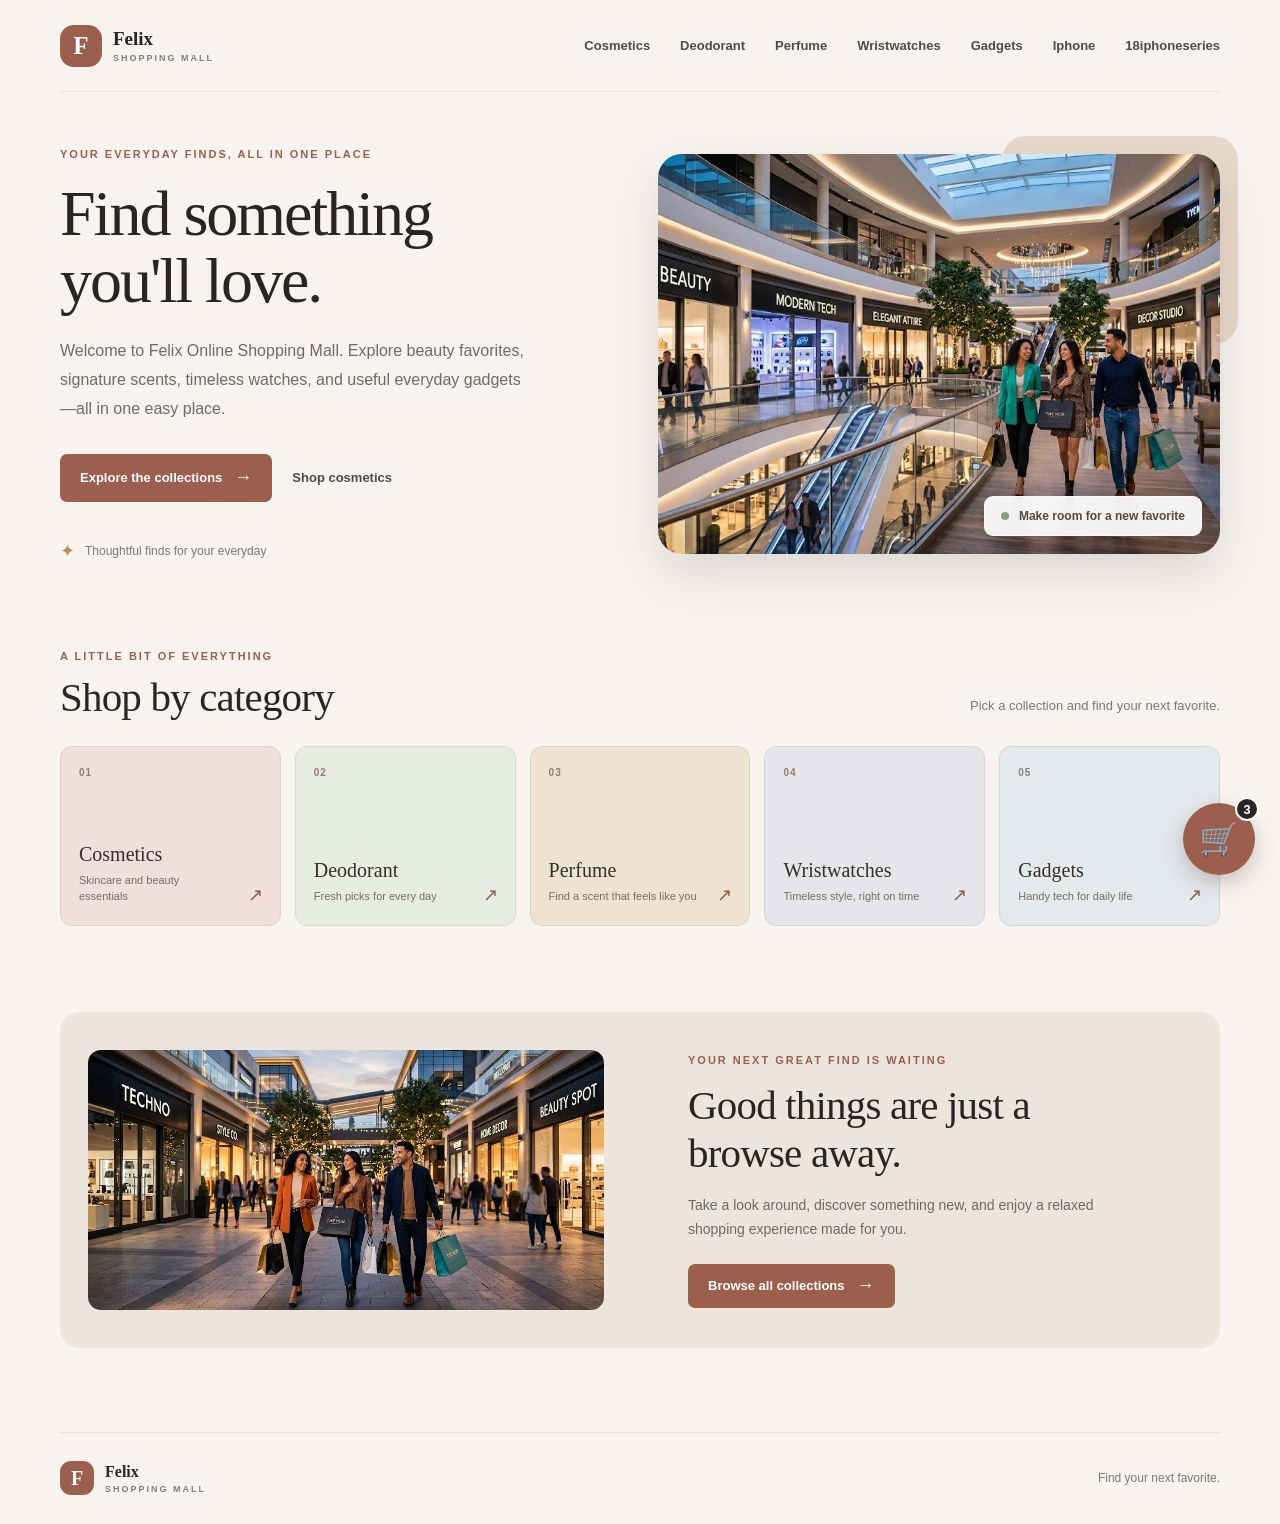
==== commit 34440ace: "feat: add iPhone 18 series page and update navigation links" ====
--- a/index.html
+++ b/index.html
@@ -18,6 +18,8 @@
             <a href="perfume.html">Perfume</a>
             <a href="wristwatch.html">Wristwatches</a>
             <a href="gadget.html">Gadgets</a>
+            <a href="iphone.html">Iphone</a>
+            <a href="18promax.html">18iphoneseries</a>
         </nav>
     </header>
 
--- a/style.css
+++ b/style.css
@@ -1400,4 +1400,142 @@
     .catalog-grid {
         grid-template-columns: 1fr;
     }
+}
+
+.iphone-price-note {
+    margin: -7px 0 22px;
+    padding: 14px 16px;
+    border-left: 3px solid #9c5e4d;
+    border-radius: 0 8px 8px 0;
+    background: #eee8e2;
+    color: #625850;
+    font-size: 12px;
+    line-height: 1.65;
+}
+
+.iphone-product-card .catalog-product-info {
+    display: flex;
+    flex-direction: column;
+}
+
+.iphone-product-card .iphone-size-label {
+    margin: 0 0 7px;
+    color: #897a70;
+    font-size: 9px;
+    font-weight: bold;
+    letter-spacing: 1.3px;
+}
+
+.iphone-product-card .catalog-product-info h3 {
+    min-height: 0;
+}
+
+.iphone-product-card .catalog-price {
+    margin-bottom: 4px;
+}
+
+.iphone-naira-price {
+    margin: 0 0 14px;
+    color: #9c5e4d;
+    font-size: 19px;
+    font-weight: bold;
+}
+
+.iphone-color-options {
+    min-width: 0;
+    margin: 0 0 14px;
+    padding: 0;
+    border: 0;
+}
+
+.iphone-color-options legend {
+    margin-bottom: 8px;
+    color: #625850;
+    font-size: 11px;
+    font-weight: bold;
+}
+
+.iphone-color-swatches {
+    display: flex;
+    flex-wrap: wrap;
+    gap: 8px 10px;
+}
+
+.iphone-color-swatches input {
+    position: absolute;
+    width: 1px;
+    height: 1px;
+    overflow: hidden;
+    clip: rect(0, 0, 0, 0);
+    white-space: nowrap;
+    clip-path: inset(50%);
+}
+
+.iphone-color-swatches label {
+    display: inline-flex;
+    align-items: center;
+    gap: 5px;
+    color: #625850;
+    font-size: 10px;
+    cursor: pointer;
+}
+
+.iphone-swatch-chip {
+    width: 17px;
+    height: 17px;
+    display: inline-block;
+    border: 1px solid rgba(52, 45, 41, 0.18);
+    border-radius: 50%;
+}
+
+.iphone-swatch-burgundy {
+    background: #702f39;
+}
+
+.iphone-swatch-glacier {
+    background: #cbd8db;
+}
+
+.iphone-swatch-silver {
+    background: #d8d8d4;
+}
+
+.iphone-swatch-black {
+    background: #262626;
+}
+
+.iphone-swatch-night-sky {
+    background: #303744;
+}
+
+.iphone-swatch-star-white {
+    background: #f5f2eb;
+}
+
+.iphone-color-swatches input:checked + label .iphone-swatch-chip {
+    box-shadow: 0 0 0 2px #fffdfb, 0 0 0 4px #9c5e4d;
+}
+
+.iphone-color-swatches input:focus-visible + label {
+    outline: 2px solid #bd8a55;
+    outline-offset: 3px;
+}
+
+.iphone-product-card .cart-button {
+    margin-top: auto;
+}
+
+@media (max-width: 560px) {
+    .iphone-price-note {
+        font-size: 11px;
+    }
+
+    .iphone-product-card .catalog-product-info h3 {
+        min-height: 0;
+        font-size: 15px;
+    }
+
+    .iphone-naira-price {
+        font-size: 16px;
+    }
 }
